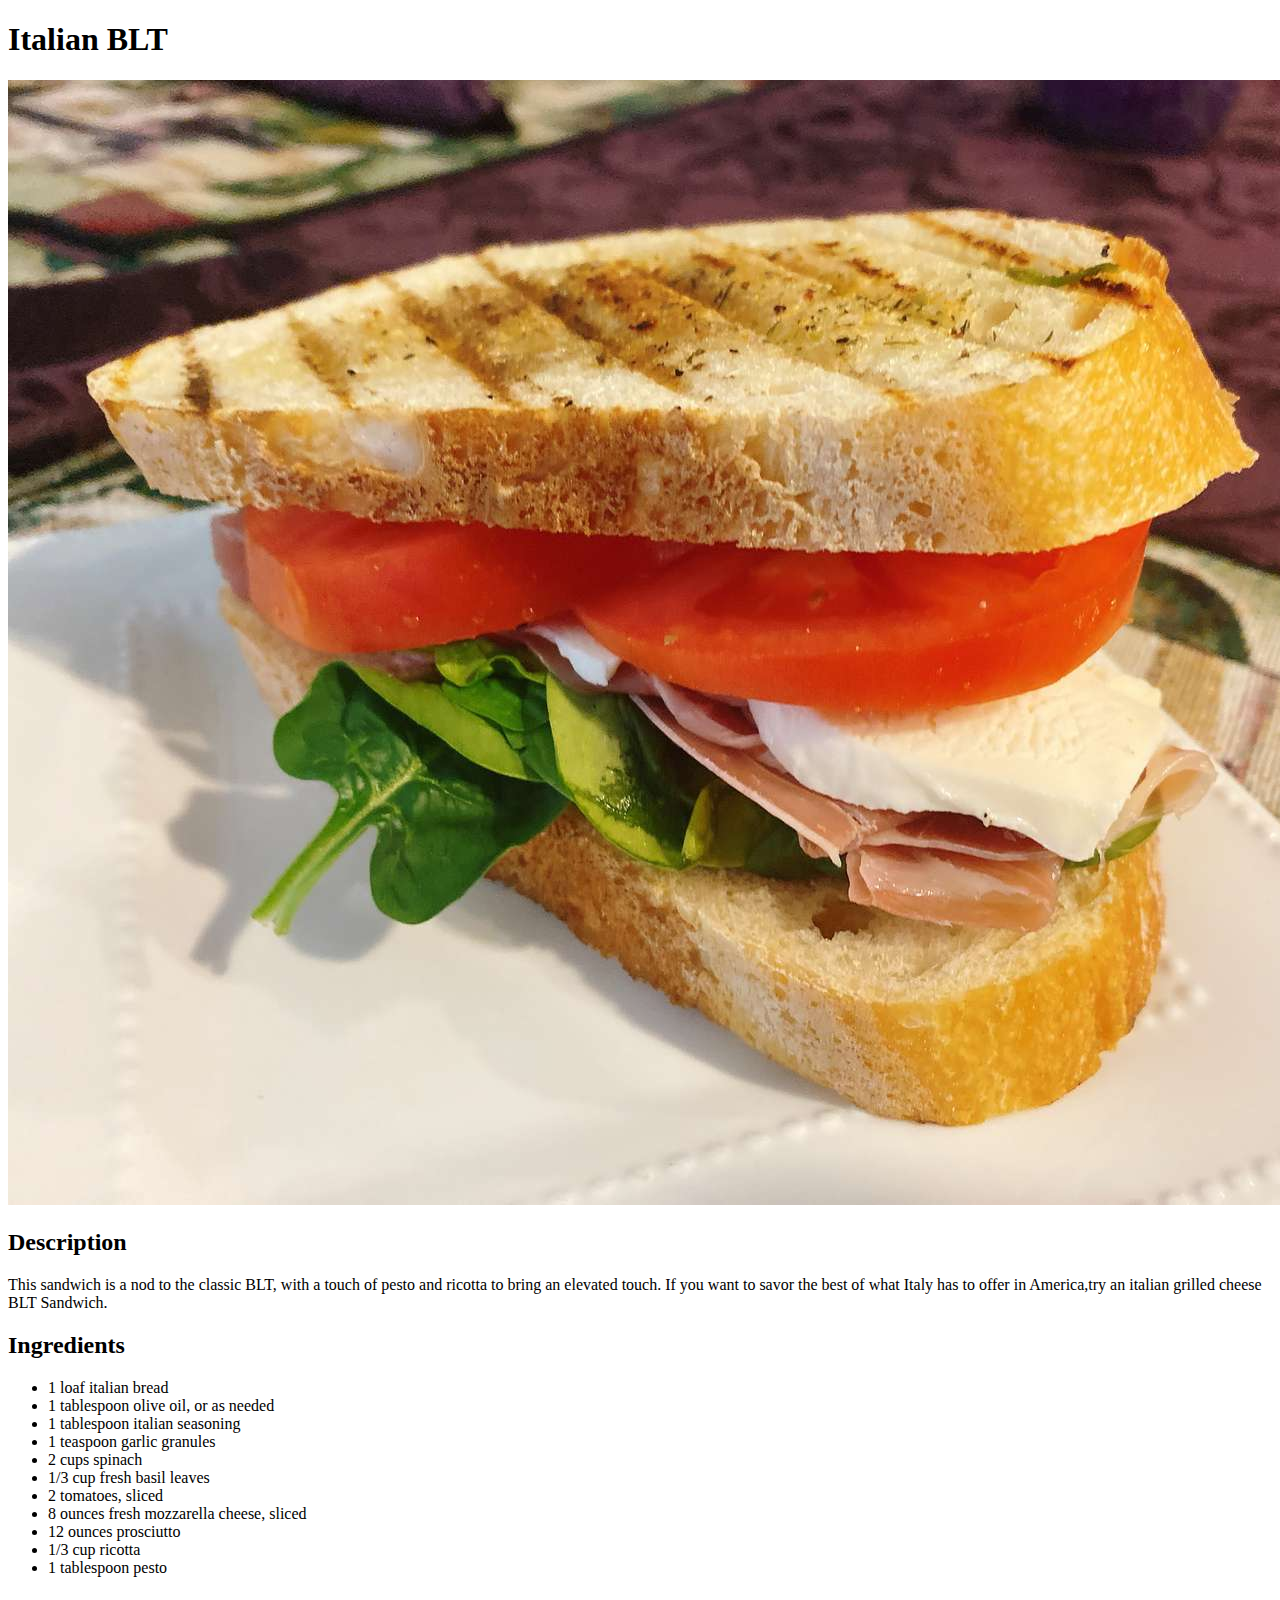
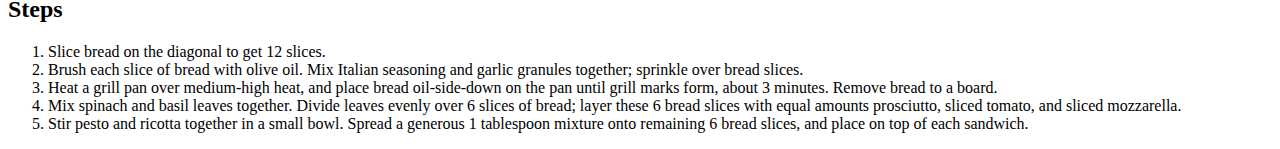
==== recipes/italian_blt.html @ d71c3101 "Created index and recipes html files,added images for website" ====
<!DOCTYPE html>
<html lang="en">
<head>
    <meta charset="UTF-8">
    <meta http-equiv="X-UA-Compatible" content="IE=edge">
    <meta name="viewport" content="width=device-width, initial-scale=1.0">
    <title>Italian BLT</title>
</head>
<body>
    <h1>Italian BLT</h1>
    <img src="images/ITBLT.png" alt="An Italian BLT Sandwich">
    <h2>Description</h2>
    <p>This sandwich is a nod to the classic BLT, with a touch of pesto and ricotta to bring an elevated touch.
        If you want to savor the best of what Italy has to offer in America,try an italian grilled cheese BLT Sandwich.
    </p>
    <h2>Ingredients</h2>
    <ul>
        <li>1 loaf italian bread</li>
        <li>1 tablespoon olive oil, or as needed</li>
        <li>1 tablespoon italian seasoning</li>
        <li>1 teaspoon garlic granules</li>
        <li>2 cups spinach</li>
        <li>1/3 cup fresh basil leaves</li>
        <li>2 tomatoes, sliced</li>
        <li>8 ounces fresh mozzarella cheese, sliced</li>
        <li>12 ounces prosciutto</li>
        <li>1/3 cup ricotta</li>
        <li>1 tablespoon pesto</li>
    </ul>
    <h2>Steps</h2>
    <ol>
        <li>Slice bread on the diagonal to get 12 slices.</li>
        <li>Brush each slice of bread with olive oil.
         Mix Italian seasoning and garlic granules together;
         sprinkle over bread slices.</li>
         <li>Heat a grill pan over medium-high heat,
         and place bread oil-side-down on the pan
         until grill marks form, about 3 minutes. Remove bread to a board.</li>
         <li>Mix spinach and basil leaves together. Divide leaves evenly over 6 slices of bread;
         layer these 6 bread slices with equal amounts prosciutto,
         sliced tomato, and sliced mozzarella.</li>
         <li>Stir pesto and ricotta together in a small bowl. 
         Spread a generous 1 tablespoon mixture onto remaining 6 bread slices,
         and place on top of each sandwich.</li>
    </ol>
   
</body>
</html>
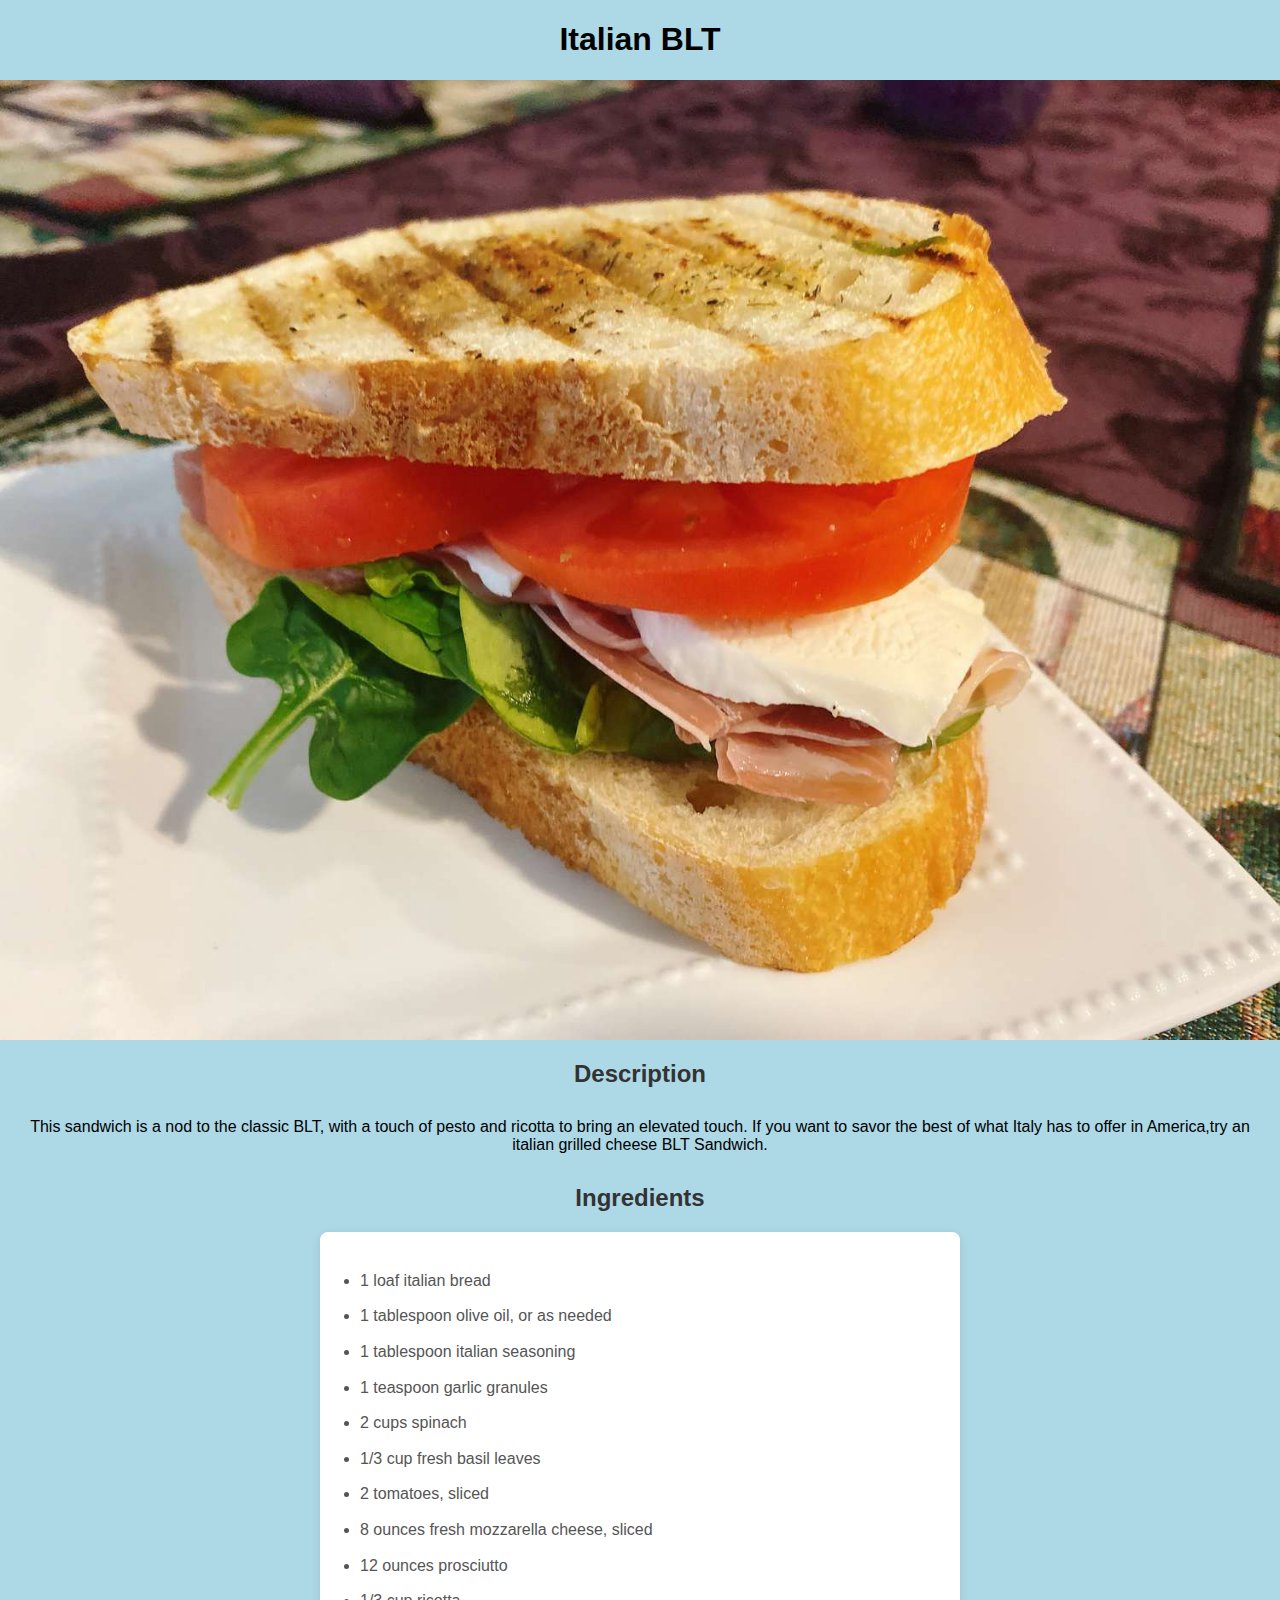
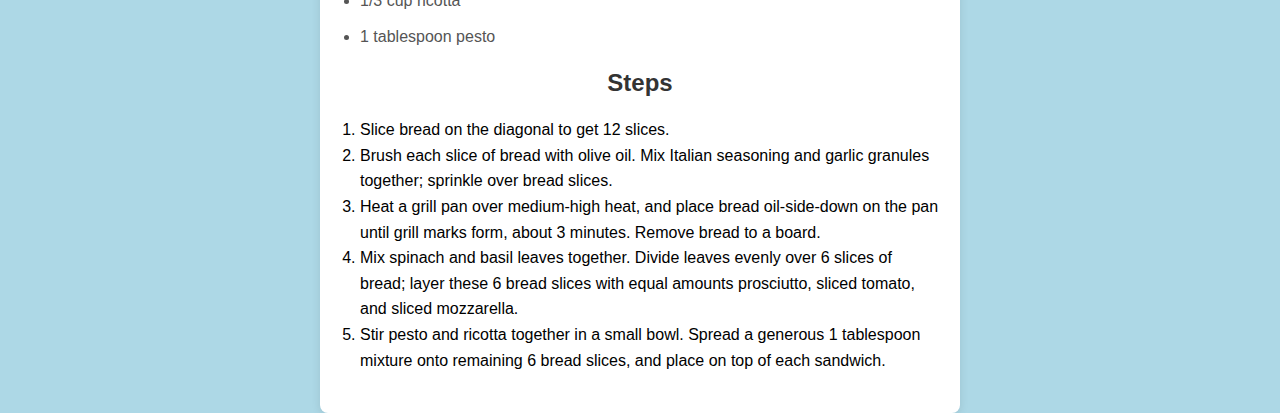
==== commit 79123549: "Created style.css file, Add classes and ids html, linked css file, applied,styling across the pages" ====
--- a/recipes/italian_blt.html
+++ b/recipes/italian_blt.html
@@ -5,44 +5,47 @@
     <meta http-equiv="X-UA-Compatible" content="IE=edge">
     <meta name="viewport" content="width=device-width, initial-scale=1.0">
     <title>Italian BLT</title>
+    <link rel="stylesheet" href="/style.css">
 </head>
 <body>
-    <h1>Italian BLT</h1>
-    <img src="images/ITBLT.png" alt="An Italian BLT Sandwich">
-    <h2>Description</h2>
-    <p>This sandwich is a nod to the classic BLT, with a touch of pesto and ricotta to bring an elevated touch.
+    <h1 class="heading">Italian BLT</h1>
+    <img src="images/ITBLT.png" class="pics" alt="An Italian BLT Sandwich">
+    <h2 class="heading-two">Description</h2>
+    <p class="para">This sandwich is a nod to the classic BLT, with a touch of pesto and ricotta to bring an elevated touch.
         If you want to savor the best of what Italy has to offer in America,try an italian grilled cheese BLT Sandwich.
     </p>
-    <h2>Ingredients</h2>
-    <ul>
-        <li>1 loaf italian bread</li>
-        <li>1 tablespoon olive oil, or as needed</li>
-        <li>1 tablespoon italian seasoning</li>
-        <li>1 teaspoon garlic granules</li>
-        <li>2 cups spinach</li>
-        <li>1/3 cup fresh basil leaves</li>
-        <li>2 tomatoes, sliced</li>
-        <li>8 ounces fresh mozzarella cheese, sliced</li>
-        <li>12 ounces prosciutto</li>
-        <li>1/3 cup ricotta</li>
-        <li>1 tablespoon pesto</li>
-    </ul>
-    <h2>Steps</h2>
-    <ol>
-        <li>Slice bread on the diagonal to get 12 slices.</li>
-        <li>Brush each slice of bread with olive oil.
-         Mix Italian seasoning and garlic granules together;
-         sprinkle over bread slices.</li>
-         <li>Heat a grill pan over medium-high heat,
-         and place bread oil-side-down on the pan
-         until grill marks form, about 3 minutes. Remove bread to a board.</li>
-         <li>Mix spinach and basil leaves together. Divide leaves evenly over 6 slices of bread;
-         layer these 6 bread slices with equal amounts prosciutto,
-         sliced tomato, and sliced mozzarella.</li>
-         <li>Stir pesto and ricotta together in a small bowl. 
-         Spread a generous 1 tablespoon mixture onto remaining 6 bread slices,
-         and place on top of each sandwich.</li>
-    </ol>
-   
+    <h2 class="heading-two">Ingredients</h2>
+    <div id="list-content">
+        <ul id="list-container unordered">
+            <li class="list-item">1 loaf italian bread</li>
+            <li class="list-item">1 tablespoon olive oil, or as needed</li>
+            <li class="list-item">1 tablespoon italian seasoning</li>
+            <li class="list-item">1 teaspoon garlic granules</li>
+            <li class="list-item">2 cups spinach</li>
+            <li class="list-item">1/3 cup fresh basil leaves</li>
+            <li class="list-item">2 tomatoes, sliced</li>
+            <li class="list-item">8 ounces fresh mozzarella cheese, sliced</li>
+            <li class="list-item">12 ounces prosciutto</li>
+            <li class="list-item">1/3 cup ricotta</li>
+            <li class="list-item">1 tablespoon pesto</li>
+        </ul>
+        <h2 class="heading-two">Steps</h2>
+        <ol id="list-container ordered">
+            <li>Slice bread on the diagonal to get 12 slices.</li>
+            <li>Brush each slice of bread with olive oil.
+             Mix Italian seasoning and garlic granules together;
+             sprinkle over bread slices.</li>
+             <li>Heat a grill pan over medium-high heat,
+             and place bread oil-side-down on the pan
+             until grill marks form, about 3 minutes. Remove bread to a board.</li>
+             <li>Mix spinach and basil leaves together. Divide leaves evenly over 6 slices of bread;
+             layer these 6 bread slices with equal amounts prosciutto,
+             sliced tomato, and sliced mozzarella.</li>
+             <li>Stir pesto and ricotta together in a small bowl. 
+             Spread a generous 1 tablespoon mixture onto remaining 6 bread slices,
+             and place on top of each sandwich.</li>
+        </ol>
+
+    </div> 
 </body>
 </html>--- a/style.css
+++ b/style.css
@@ -0,0 +1,49 @@
+body {
+    font-family: Arial, sans-serif; /* Sets a clean, modern font */
+    background-color: lightblue; /* Light background color */
+    margin: 0; /* Remove default margin */
+    padding: 0; /* Remove default padding */
+}
+.heading {
+    text-align: center;
+}
+.pics {
+    display: flex;
+    width: 100%;
+    justify-content: space-around;
+}
+.para {
+    text-align: center;
+    margin: 30px;
+}
+
+#list-content {
+    max-width: 600px; /* Limit the width for better readability */
+    margin: 0 auto; /* Center the div horizontally */
+    padding: 20px; /* Add some padding inside the div */
+    background-color: #ffffff; /* White background for contrast */
+    border-radius: 8px; /* Rounded corners */
+    box-shadow: 0 2px 10px rgba(0, 0, 0, 0.1); /* Subtle shadow for depth */
+}
+
+h2.heading-two {
+    text-align: center; /* Center the heading */
+    color: #333; /* Darker color for the heading */
+    margin-top: 20px; /* Space above the heading */
+}
+
+ul, ol {
+    padding-left: 20px; /* Indent the lists */
+    margin-bottom: 20px; /* Space below the lists */
+}
+
+.list-item {
+    margin-bottom: 10px; /* Space between list items */
+    color: #555; /* Softer color for list items */
+}
+
+li {
+    line-height: 1.6; /* Improve line spacing for readability */
+}
+
+
